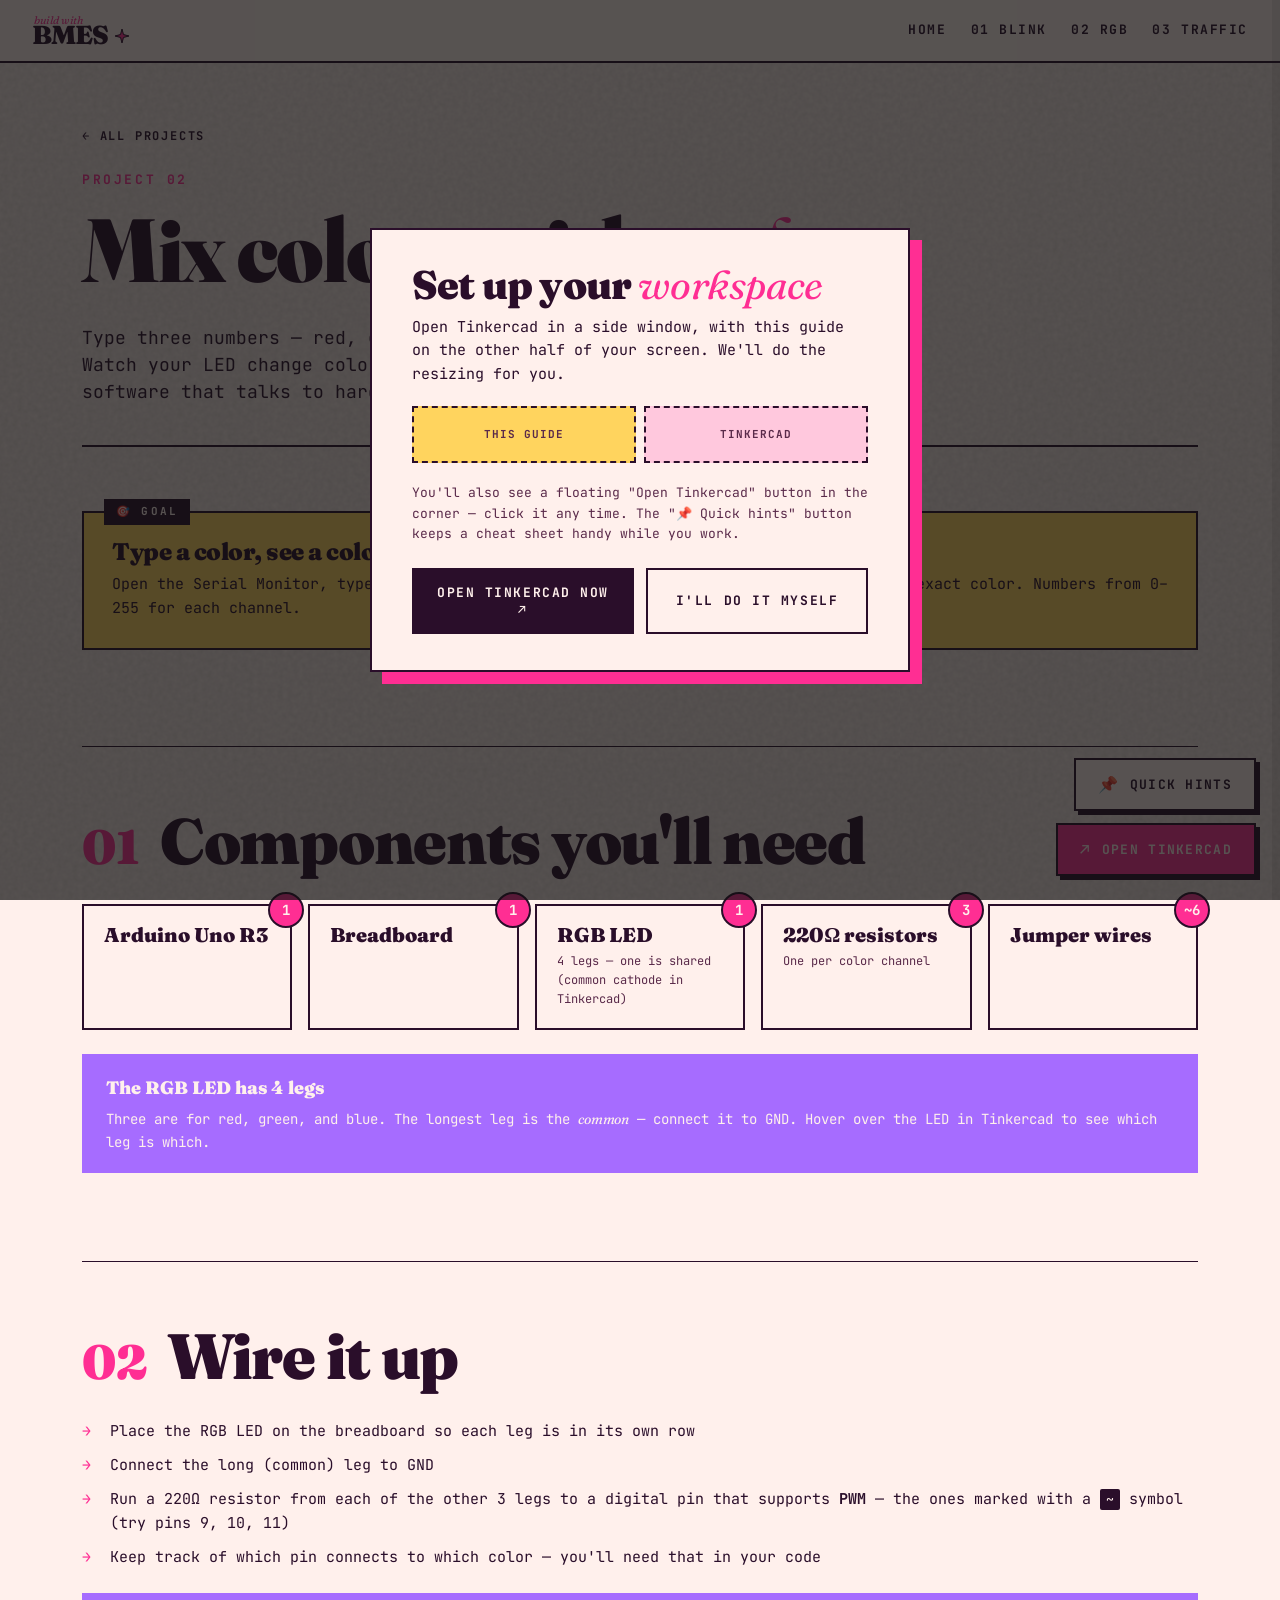
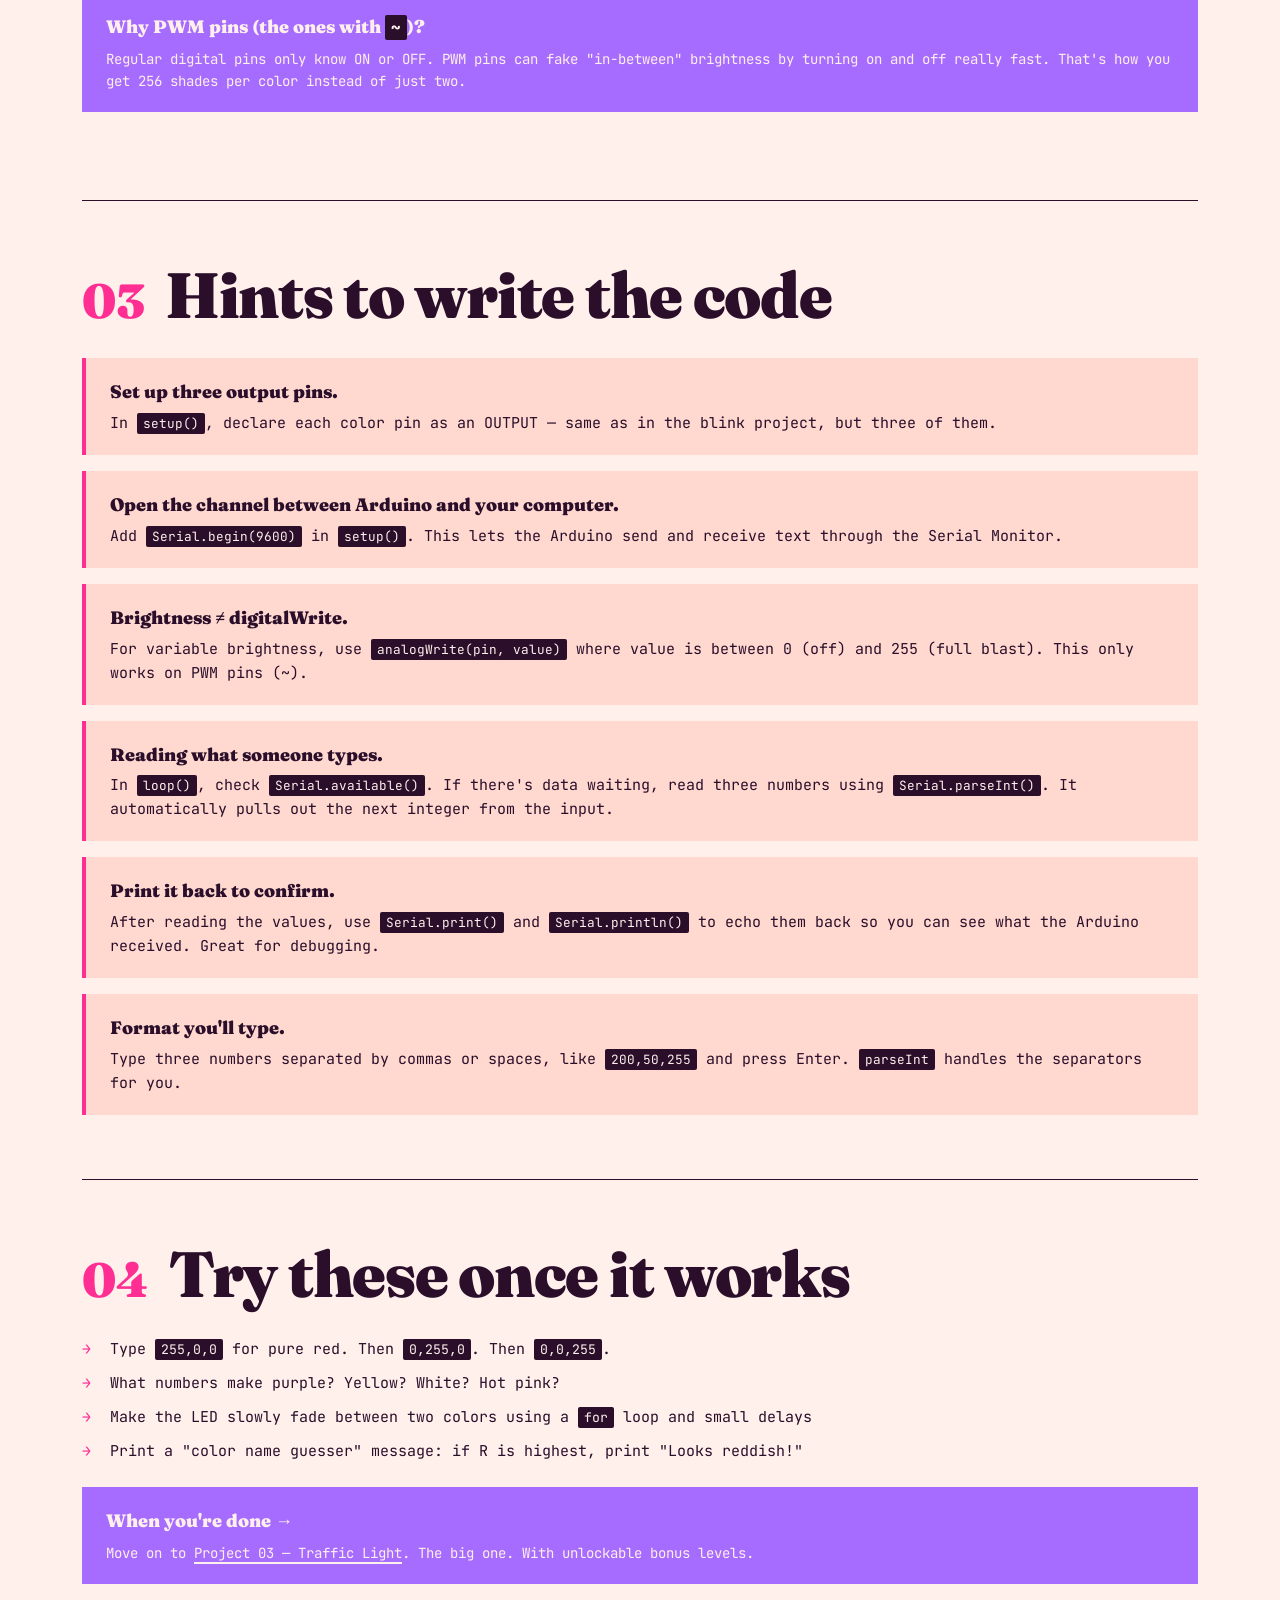
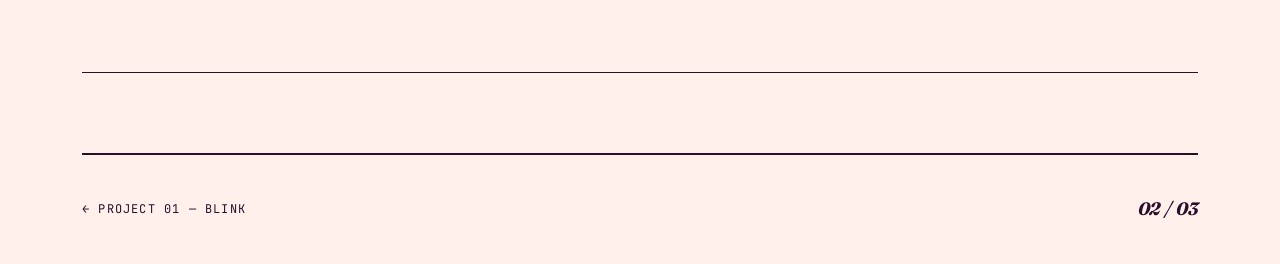
==== rgb-mixer.html @ db6b2e27 "Initial commit: Build with BMES Arduino workshop site" ====
<!DOCTYPE html>
<html lang="en">
<head>
<meta charset="UTF-8">
<meta name="viewport" content="width=device-width, initial-scale=1.0">
<title>02 — RGB Color Mixer · Build with BMES</title>
<link rel="stylesheet" href="style.css">
</head>
<body>

<nav class="nav">
  <a href="index.html" class="brand">
    <span class="brand-mark">
      <span class="brand-kicker">build with</span>
      <span class="brand-word">BMES<svg class="sparkle" viewBox="0 0 24 24"><path d="M12 1.5 L14.2 9.8 L22.5 12 L14.2 14.2 L12 22.5 L9.8 14.2 L1.5 12 L9.8 9.8 Z"/></svg></span>
    </span>
  </a>
  <ul>
    <li><a href="index.html">Home</a></li>
    <li><a href="blink.html">01 Blink</a></li>
    <li><a href="rgb-mixer.html">02 RGB</a></li>
    <li><a href="traffic-light.html">03 Traffic</a></li>
  </ul>
</nav>

<div class="wrap">
  <section class="proj-hero">
    <a href="index.html" class="back">← All projects</a>
    <div class="label">Project 02</div>
    <h1>Mix colors with <em>code.</em></h1>
    <p class="lede">Type three numbers — red, green, blue — into the Serial Monitor. Watch your LED change color in real time. You're now writing software that talks to hardware. That's the whole job.</p>
  </section>

  <section class="block">
    <div class="goal">
      <h3>Type a color, see a color</h3>
      <p>Open the Serial Monitor, type something like <code>255,0,128</code>, and the RGB LED should glow that exact color. Numbers from 0–255 for each channel.</p>
    </div>
  </section>

  <section class="block">
    <div class="block-head"><span class="step">01</span><h2>Components you'll need</h2></div>
    <div class="components">
      <div class="component"><span class="qty">1</span><div class="name">Arduino Uno R3</div></div>
      <div class="component"><span class="qty">1</span><div class="name">Breadboard</div></div>
      <div class="component"><span class="qty">1</span><div class="name">RGB LED</div><div class="note">4 legs — one is shared (common cathode in Tinkercad)</div></div>
      <div class="component"><span class="qty">3</span><div class="name">220Ω resistors</div><div class="note">One per color channel</div></div>
      <div class="component"><span class="qty">~6</span><div class="name">Jumper wires</div></div>
    </div>
    <div class="callout">
      <strong>The RGB LED has 4 legs</strong>
      Three are for red, green, and blue. The longest leg is the <em>common</em> — connect it to GND. Hover over the LED in Tinkercad to see which leg is which.
    </div>
  </section>

  <section class="block">
    <div class="block-head"><span class="step">02</span><h2>Wire it up</h2></div>
    <ul class="checklist">
      <li>Place the RGB LED on the breadboard so each leg is in its own row</li>
      <li>Connect the long (common) leg to GND</li>
      <li>Run a 220Ω resistor from each of the other 3 legs to a digital pin that supports <strong>PWM</strong> — the ones marked with a <code>~</code> symbol (try pins 9, 10, 11)</li>
      <li>Keep track of which pin connects to which color — you'll need that in your code</li>
    </ul>
    <div class="callout">
      <strong>Why PWM pins (the ones with <code>~</code>)?</strong>
      Regular digital pins only know ON or OFF. PWM pins can fake "in-between" brightness by turning on and off really fast. That's how you get 256 shades per color instead of just two.
    </div>
  </section>

  <section class="block">
    <div class="block-head"><span class="step">03</span><h2>Hints to write the code</h2></div>
    <div class="hints">
      <div class="hint">
        <strong>Set up three output pins.</strong>
        In <code>setup()</code>, declare each color pin as an OUTPUT — same as in the blink project, but three of them.
      </div>
      <div class="hint">
        <strong>Open the channel between Arduino and your computer.</strong>
        Add <code>Serial.begin(9600)</code> in <code>setup()</code>. This lets the Arduino send and receive text through the Serial Monitor.
      </div>
      <div class="hint">
        <strong>Brightness ≠ digitalWrite.</strong>
        For variable brightness, use <code>analogWrite(pin, value)</code> where value is between 0 (off) and 255 (full blast). This only works on PWM pins (~).
      </div>
      <div class="hint">
        <strong>Reading what someone types.</strong>
        In <code>loop()</code>, check <code>Serial.available()</code>. If there's data waiting, read three numbers using <code>Serial.parseInt()</code>. It automatically pulls out the next integer from the input.
      </div>
      <div class="hint">
        <strong>Print it back to confirm.</strong>
        After reading the values, use <code>Serial.print()</code> and <code>Serial.println()</code> to echo them back so you can see what the Arduino received. Great for debugging.
      </div>
      <div class="hint">
        <strong>Format you'll type.</strong>
        Type three numbers separated by commas or spaces, like <code>200,50,255</code> and press Enter. <code>parseInt</code> handles the separators for you.
      </div>
    </div>
  </section>

  <section class="block">
    <div class="block-head"><span class="step">04</span><h2>Try these once it works</h2></div>
    <ul class="checklist">
      <li>Type <code>255,0,0</code> for pure red. Then <code>0,255,0</code>. Then <code>0,0,255</code>.</li>
      <li>What numbers make purple? Yellow? White? Hot pink?</li>
      <li>Make the LED slowly fade between two colors using a <code>for</code> loop and small delays</li>
      <li>Print a "color name guesser" message: if R is highest, print "Looks reddish!"</li>
    </ul>
    <div class="callout">
      <strong>When you're done →</strong>
      Move on to <a href="traffic-light.html" style="color: var(--cream);">Project 03 — Traffic Light</a>. The big one. With unlockable bonus levels.
    </div>
  </section>

  <footer>
    <div>← <a href="blink.html" style="color: var(--ink); border: none;">Project 01 — Blink</a></div>
    <div class="sig">02 / 03</div>
  </footer>
</div>

<!-- ============== FLOATING BUTTONS ============== -->
<div class="fab-stack">
  <button class="fab secondary" onclick="toggleDrawer()"><span class="icon">📌</span><span class="label-full">Quick hints</span></button>
  <button class="fab primary" onclick="openTinkercad()"><span class="icon">↗</span><span class="label-full">Open Tinkercad</span></button>
</div>

<!-- ============== HINT DRAWER ============== -->
<div class="drawer-backdrop" id="drawer-backdrop" onclick="toggleDrawer(false)"></div>
<aside class="drawer" id="hint-drawer">
  <div class="drawer-head">
    <h3>Quick <em>reference</em></h3>
    <button class="drawer-close" onclick="toggleDrawer(false)">✕</button>
  </div>
  <div class="drawer-body">
    <h4>Components <em>checklist</em></h4>
    <ul class="drawer-comp-list">
      <li><span>Arduino Uno R3</span><span class="qn">×1</span></li>
      <li><span>Breadboard</span><span class="qn">×1</span></li>
      <li><span>RGB LED (4-leg)</span><span class="qn">×1</span></li>
      <li><span>220Ω resistor</span><span class="qn">×3</span></li>
      <li><span>Jumper wires</span><span class="qn">×6</span></li>
    </ul>

    <h4>PWM <em>pins only</em></h4>
    <div class="drawer-tip"><strong>Use pins with <code>~</code></strong>Pins 3, 5, 6, 9, 10, 11 support analogWrite. Others won't fade — they'll only do full on/off.</div>

    <h4>Code <em>cheat sheet</em></h4>
    <div class="drawer-tip"><strong>Brightness, not just on/off</strong><code>analogWrite(pin, value)</code> — value is 0–255.</div>
    <div class="drawer-tip"><strong>Open the Serial channel</strong><code>Serial.begin(9600)</code> in setup(). Then click "Serial Monitor" inside the Tinkercad code editor.</div>
    <div class="drawer-tip"><strong>Wait for input</strong><code>if (Serial.available()) { … }</code> only runs when there's something to read.</div>
    <div class="drawer-tip"><strong>Read three numbers</strong><code>int r = Serial.parseInt();</code><br>It auto-skips commas, spaces, and newlines.</div>
    <div class="drawer-tip"><strong>Echo it back</strong><code>Serial.print("R = ");</code> + <code>Serial.println(r);</code>. Confirms what was received.</div>

    <h4>Try <em>typing</em></h4>
    <ul class="drawer-comp-list" style="font-size: 13px;">
      <li><span><code>255,0,0</code></span><span style="color: #FF4D2E;">red</span></li>
      <li><span><code>0,255,0</code></span><span style="color: #2a8;">green</span></li>
      <li><span><code>0,0,255</code></span><span style="color: #1E43D9;">blue</span></li>
      <li><span><code>255,0,255</code></span><span>magenta</span></li>
      <li><span><code>255,180,0</code></span><span>amber</span></li>
    </ul>

    <h4>Stuck? <em>try this</em></h4>
    <div class="drawer-tip"><strong>Nothing happens when I type</strong>Did you remember <code>Serial.begin(9600)</code>? And is the Serial Monitor open?</div>
    <div class="drawer-tip"><strong>Color is wrong</strong>Mix-up between which pin = which color. Set just one channel high and rename the wires.</div>

    <div class="drawer-cta">
      <strong>Working in Tinkercad?</strong><br>
      Side-by-side beats tab-switching every time.
      <button onclick="openTinkercad()">Open Tinkercad ↗</button>
    </div>
  </div>
</aside>

<!-- ============== FIRST-VISIT SETUP MODAL ============== -->
<div class="modal-backdrop" id="setup-modal">
  <div class="modal">
    <h2>Set up your <em>workspace</em></h2>
    <p>Open Tinkercad in a side window, with this guide on the other half of your screen. We'll do the resizing for you.</p>
    <div class="layout-art">
      <div class="pane gd">THIS GUIDE</div>
      <div class="pane tk">TINKERCAD</div>
    </div>
    <p style="font-size: 13px; color: var(--ink-soft);">You'll also see a floating "Open Tinkercad" button in the corner — click it any time. The "📌 Quick hints" button keeps a cheat sheet handy while you work.</p>
    <div class="modal-buttons">
      <button class="go" onclick="dismissSetupModal(true)">Open Tinkercad now ↗</button>
      <button class="skip" onclick="dismissSetupModal(false)">I'll do it myself</button>
    </div>
  </div>
</div>

<script src="script.js"></script>
</body>
</html>
---- style.css ----
/* ---------- fonts ---------- */
@import url('https://fonts.googleapis.com/css2?family=Fraunces:ital,opsz,wght@0,9..144,400;0,9..144,700;0,9..144,900;1,9..144,700&family=JetBrains+Mono:wght@400;500;700&display=swap');

/* ---------- variables ---------- */
:root {
  --cream: #FFF0EC;        /* soft pink cream background */
  --cream-2: #FFD9D0;      /* deeper peachy pink */
  --ink: #2A0E2A;          /* deep berry-plum (warm dark) */
  --ink-soft: #5A2A4A;
  --coral: #FF2E93;        /* hot pink / fuchsia (primary accent) */
  --cobalt: #A66CFF;       /* lavender/lilac */
  --amber: #FFD45E;        /* butter yellow */
  --mint: #A8E6CF;         /* soft mint */
  --rose: #FFC8DD;         /* bubblegum pink */
  --line: #2A0E2A;
}

* { box-sizing: border-box; margin: 0; padding: 0; }

html { scroll-behavior: smooth; }

body {
  background: var(--cream);
  color: var(--ink);
  font-family: 'JetBrains Mono', monospace;
  font-size: 15px;
  line-height: 1.6;
  min-height: 100vh;
  position: relative;
  overflow-x: hidden;
}

/* grain overlay */
body::before {
  content: "";
  position: fixed;
  inset: 0;
  pointer-events: none;
  z-index: 1;
  opacity: 0.35;
  mix-blend-mode: multiply;
  background-image: url("data:image/svg+xml,%3Csvg viewBox='0 0 200 200' xmlns='http://www.w3.org/2000/svg'%3E%3Cfilter id='n'%3E%3CfeTurbulence type='fractalNoise' baseFrequency='0.9' numOctaves='2' stitchTiles='stitch'/%3E%3CfeColorMatrix values='0 0 0 0 0.07 0 0 0 0 0.07 0 0 0 0 0.07 0 0 0 0.4 0'/%3E%3C/filter%3E%3Crect width='100%25' height='100%25' filter='url(%23n)'/%3E%3C/svg%3E");
}

/* ---------- typography ---------- */
h1, h2, h3, h4 {
  font-family: 'Fraunces', serif;
  font-weight: 900;
  line-height: 0.95;
  letter-spacing: -0.02em;
}

h1 { font-size: clamp(48px, 9vw, 128px); }
h2 { font-size: clamp(32px, 5vw, 64px); }
h3 { font-size: clamp(22px, 2.5vw, 32px); }
h4 { font-size: 18px; text-transform: uppercase; letter-spacing: 0.1em; font-family: 'JetBrains Mono', monospace; font-weight: 700; }

em, .italic {
  font-family: 'Fraunces', serif;
  font-style: italic;
  font-weight: 400;
  letter-spacing: -0.01em;
}

a { color: var(--coral); text-decoration: none; border-bottom: 2px solid currentColor; transition: opacity 0.2s; }
a:hover { opacity: 0.6; }

code, pre {
  font-family: 'JetBrains Mono', monospace;
  background: var(--ink);
  color: var(--cream);
  padding: 2px 6px;
  border-radius: 2px;
  font-size: 0.88em;
}
pre { padding: 16px 20px; overflow-x: auto; border-radius: 4px; line-height: 1.55; }
pre code { background: none; padding: 0; }

/* ---------- layout ---------- */
.wrap { max-width: 1180px; margin: 0 auto; padding: 0 32px; position: relative; z-index: 2; }

/* ---------- nav ---------- */
.nav {
  position: sticky; top: 0; z-index: 50;
  background: var(--cream);
  border-bottom: 2px solid var(--ink);
  padding: 14px 32px;
  display: flex; justify-content: space-between; align-items: center;
  font-size: 13px; text-transform: uppercase; letter-spacing: 0.12em; font-weight: 700;
}
.nav .brand {
  display: inline-flex; align-items: center; gap: 0;
  text-decoration: none; border: none; color: var(--ink);
  line-height: 1;
}
.nav .brand:hover { opacity: 1; }
.nav .brand:hover .brand-word { color: var(--coral); }
.nav .brand:hover .sparkle { transform: rotate(90deg) scale(1.1); }

.brand-mark { display: flex; flex-direction: column; line-height: 0.9; }
.brand-kicker {
  font-family: 'Fraunces', serif; font-style: italic; font-weight: 400;
  font-size: 11px; color: var(--coral); letter-spacing: 0.02em;
  text-transform: lowercase; padding-left: 2px;
  transform: translateY(2px);
}
.brand-word {
  font-family: 'Fraunces', serif; font-weight: 900;
  font-size: 26px; letter-spacing: -0.04em;
  display: inline-flex; align-items: center; gap: 4px;
  transition: color 0.2s;
}
.brand-word .sparkle {
  width: 16px; height: 16px;
  transition: transform 0.3s ease;
  margin-left: 2px;
}
.brand-word .sparkle path { fill: var(--coral); stroke: var(--ink); stroke-width: 1.5; stroke-linejoin: round; }
.brand-word .dot {
  display: inline-block; width: 6px; height: 6px;
  background: var(--cobalt); border: 1.5px solid var(--ink);
  border-radius: 50%; margin-left: 4px;
}

/* footer brand variant — bigger */
.brand-large .brand-kicker { font-size: 14px; }
.brand-large .brand-word { font-size: 36px; }
.brand-large .sparkle { width: 22px; height: 22px; }
.nav ul { list-style: none; display: flex; gap: 24px; }
.nav a { color: var(--ink); border: none; }
.nav a:hover { color: var(--coral); opacity: 1; }

/* ---------- hero ---------- */
.hero {
  padding: 80px 0 60px;
  position: relative;
}
.hero .kicker {
  display: inline-block;
  background: var(--ink); color: var(--cream);
  padding: 6px 14px; font-size: 12px; letter-spacing: 0.2em; text-transform: uppercase; font-weight: 700;
  margin-bottom: 32px;
}
.hero h1 span.accent { color: var(--coral); font-style: italic; font-weight: 400; }
.hero-meta {
  display: grid; grid-template-columns: repeat(auto-fit, minmax(180px, 1fr));
  gap: 24px; margin-top: 60px; padding-top: 32px; border-top: 2px solid var(--ink);
}
.hero-meta div { font-size: 13px; }
.hero-meta strong { display: block; font-family: 'Fraunces', serif; font-size: 28px; font-weight: 900; line-height: 1; margin-bottom: 6px; }

/* ---------- project cards (landing) ---------- */
.projects { padding: 60px 0 120px; }
.projects-header { display: flex; justify-content: space-between; align-items: baseline; margin-bottom: 48px; border-bottom: 2px solid var(--ink); padding-bottom: 16px; }
.projects-header h2 em { color: var(--coral); }

.card-grid { display: grid; grid-template-columns: repeat(3, 1fr); gap: 24px; }
@media (max-width: 900px) { .card-grid { grid-template-columns: 1fr; } }

.proj-card {
  border: 2px solid var(--ink);
  padding: 28px;
  background: var(--cream);
  display: flex; flex-direction: column;
  transition: transform 0.2s, box-shadow 0.2s;
  text-decoration: none; color: var(--ink); border-radius: 0;
}
.proj-card:hover { transform: translate(-4px, -4px); box-shadow: 8px 8px 0 var(--ink); }
.proj-card .num { font-family: 'Fraunces', serif; font-weight: 900; font-size: 72px; line-height: 1; }
.proj-card .num em { font-weight: 400; }
.proj-card h3 { margin-top: 16px; }
.proj-card p { margin-top: 12px; font-size: 14px; color: var(--ink-soft); flex: 1; }
.proj-card .tag-row { margin-top: 20px; display: flex; gap: 8px; flex-wrap: wrap; }
.tag { font-size: 11px; text-transform: uppercase; letter-spacing: 0.08em; padding: 4px 10px; border: 1px solid var(--ink); font-weight: 700; }
.tag.coral { background: var(--coral); color: var(--cream); border-color: var(--coral); }
.tag.amber { background: var(--amber); border-color: var(--ink); }
.tag.cobalt { background: var(--cobalt); color: var(--cream); border-color: var(--cobalt); }
.tag.mint   { background: var(--mint); border-color: var(--ink); }

.proj-card .go { margin-top: 20px; font-size: 12px; font-weight: 700; text-transform: uppercase; letter-spacing: 0.15em; display: flex; justify-content: space-between; }

/* project card color variants */
.proj-card.v-coral  { background: var(--rose); }
.proj-card.v-cobalt { background: #C8D3FF; }
.proj-card.v-amber  { background: var(--amber); }

/* ---------- project pages ---------- */
.proj-hero {
  padding: 60px 0 40px;
  border-bottom: 2px solid var(--ink);
}
.proj-hero .back { font-size: 12px; text-transform: uppercase; letter-spacing: 0.15em; font-weight: 700; color: var(--ink); border: none; display: inline-block; margin-bottom: 24px; }
.proj-hero .back:hover { color: var(--coral); }
.proj-hero .label { font-size: 13px; text-transform: uppercase; letter-spacing: 0.2em; font-weight: 700; margin-bottom: 16px; color: var(--coral); }
.proj-hero h1 { font-size: clamp(40px, 7vw, 96px); }
.proj-hero h1 em { color: var(--coral); font-weight: 400; }
.proj-hero .lede { margin-top: 32px; font-size: 18px; max-width: 720px; line-height: 1.5; }

/* section blocks */
section.block { padding: 64px 0; border-bottom: 1px solid var(--ink); }
section.block:last-child { border-bottom: none; }
.block-head {
  display: flex; align-items: baseline; gap: 20px; margin-bottom: 32px;
}
.block-head .step {
  font-family: 'Fraunces', serif; font-weight: 900; font-size: 48px; line-height: 1;
  color: var(--coral);
}
.block-head h2 { flex: 1; }

/* components list */
.components {
  display: grid; grid-template-columns: repeat(auto-fit, minmax(200px, 1fr));
  gap: 16px;
}
.component {
  border: 2px solid var(--ink);
  padding: 18px 20px;
  background: var(--cream);
  position: relative;
}
.component .qty {
  position: absolute; top: -14px; right: -14px;
  background: var(--coral); color: var(--cream);
  width: 36px; height: 36px; border-radius: 50%;
  display: flex; align-items: center; justify-content: center;
  font-weight: 700; border: 2px solid var(--ink); font-size: 14px;
}
.component .name { font-family: 'Fraunces', serif; font-weight: 900; font-size: 20px; line-height: 1.1; }
.component .note { font-size: 12px; color: var(--ink-soft); margin-top: 6px; }

/* hint boxes */
.hints { display: grid; gap: 16px; }
.hint {
  padding: 20px 24px; border-left: 4px solid var(--coral);
  background: var(--cream-2);
}
.hint strong { font-family: 'Fraunces', serif; font-weight: 900; font-size: 18px; display: block; margin-bottom: 4px; }
.hint code { font-size: 0.85em; }

/* challenge / goal box */
.goal {
  border: 2px solid var(--ink);
  background: var(--amber);
  padding: 28px;
  margin-bottom: 32px;
  position: relative;
}
.goal::before {
  content: "🎯 GOAL"; position: absolute; top: -14px; left: 20px;
  background: var(--ink); color: var(--cream);
  padding: 4px 12px; font-size: 11px; letter-spacing: 0.2em; font-weight: 700;
}
.goal h3 { font-size: 24px; margin-bottom: 8px; }

/* ---------- bonus levels ---------- */
.level {
  border: 2px solid var(--ink);
  margin-bottom: 20px;
  background: var(--cream);
  overflow: hidden;
  transition: opacity 0.3s;
}
.level.locked { opacity: 0.35; pointer-events: none; }
.level.locked .level-body { display: none; }

.level-head {
  display: flex; align-items: center; gap: 20px;
  padding: 20px 28px;
  background: var(--cream-2);
  border-bottom: 2px solid var(--ink);
  cursor: pointer;
}
.level.locked .level-head { background: var(--cream); cursor: not-allowed; }

.level-num {
  font-family: 'Fraunces', serif; font-weight: 900; font-size: 40px; line-height: 1;
  color: var(--coral); min-width: 48px;
}
.level.locked .level-num { color: var(--ink-soft); }
.level-title { flex: 1; }
.level-title h3 { font-size: 22px; margin-bottom: 2px; }
.level-title .sub { font-size: 12px; color: var(--ink-soft); text-transform: uppercase; letter-spacing: 0.1em; }
.level-status {
  font-size: 11px; font-weight: 700; letter-spacing: 0.15em; text-transform: uppercase;
  padding: 4px 10px; border: 1px solid var(--ink);
}
.level-status.locked-tag   { background: var(--ink); color: var(--cream); }
.level-status.active-tag   { background: var(--amber); }
.level-status.done-tag     { background: var(--mint); }

.level-body { padding: 28px; }
.level-body p { margin-bottom: 16px; }

.unlock-btn {
  font-family: 'JetBrains Mono', monospace; font-weight: 700;
  text-transform: uppercase; letter-spacing: 0.12em; font-size: 13px;
  padding: 14px 24px; background: var(--ink); color: var(--cream);
  border: 2px solid var(--ink); cursor: pointer;
  transition: transform 0.15s, background 0.2s;
  margin-top: 12px;
}
.unlock-btn:hover { background: var(--coral); border-color: var(--coral); transform: translate(-2px, -2px); box-shadow: 4px 4px 0 var(--ink); }
.unlock-btn.done { background: var(--mint); color: var(--ink); border-color: var(--ink); }
.unlock-btn.done::before { content: "✓ "; }

.reset-row { margin-top: 40px; text-align: center; font-size: 12px; color: var(--ink-soft); }
.reset-row button { background: none; border: none; color: var(--coral); cursor: pointer; font-family: inherit; text-decoration: underline; font-size: 12px; }

/* ---------- misc ---------- */
.pill-list { display: flex; flex-wrap: wrap; gap: 8px; margin-top: 12px; }
.pill-list span {
  font-size: 12px; padding: 4px 10px;
  background: var(--cream-2); border: 1px solid var(--ink);
  font-family: 'JetBrains Mono', monospace;
}

ul.checklist { list-style: none; padding: 0; }
ul.checklist li {
  padding-left: 28px; position: relative; margin-bottom: 10px; font-size: 15px;
}
ul.checklist li::before {
  content: "→"; position: absolute; left: 0; top: 0;
  color: var(--coral); font-weight: 700;
}

.callout {
  padding: 20px 24px; background: var(--cobalt); color: var(--cream);
  margin: 24px 0; font-size: 14px;
}
.callout strong { font-family: 'Fraunces', serif; font-weight: 900; font-size: 18px; display: block; margin-bottom: 6px; }

/* ---------- footer ---------- */
footer {
  border-top: 2px solid var(--ink);
  padding: 40px 0;
  margin-top: 80px;
  font-size: 12px; text-transform: uppercase; letter-spacing: 0.1em;
  display: flex; justify-content: space-between; align-items: center;
}
footer .sig { font-family: 'Fraunces', serif; font-style: italic; font-weight: 700; font-size: 18px; text-transform: none; letter-spacing: -0.01em; }

/* ---------- animated marquee on landing ---------- */
.marquee {
  overflow: hidden; white-space: nowrap;
  border-top: 2px solid var(--ink); border-bottom: 2px solid var(--ink);
  background: var(--coral); color: var(--cream);
  padding: 14px 0;
  font-family: 'Fraunces', serif; font-weight: 900; font-size: 28px; font-style: italic;
  letter-spacing: -0.01em;
}
.marquee span { display: inline-block; animation: scroll 30s linear infinite; padding-right: 40px; }
.marquee span::after { content: " ★ "; color: var(--amber); padding: 0 20px; }
@keyframes scroll {
  from { transform: translateX(0); }
  to   { transform: translateX(-50%); }
}

/* ---------- landing intro grid ---------- */
.intro-grid {
  display: grid; grid-template-columns: 1fr 1fr; gap: 48px;
  padding: 80px 0;
  border-top: 2px solid var(--ink);
}
@media (max-width: 800px) { .intro-grid { grid-template-columns: 1fr; } }
.intro-grid h2 em { color: var(--coral); font-weight: 400; }
.intro-grid .col p { margin-bottom: 18px; }

/* decorative star/badge */
.badge {
  display: inline-block; font-family: 'Fraunces', serif; font-weight: 900; font-style: italic;
  background: var(--amber); padding: 8px 16px; border: 2px solid var(--ink);
  transform: rotate(-3deg); font-size: 16px;
}

/* ================================================================ */
/* ============== FLOATING ACTION BUTTONS (FAB) =================== */
/* ================================================================ */
.fab-stack {
  position: fixed; right: 24px; bottom: 24px; z-index: 100;
  display: flex; flex-direction: column; gap: 12px; align-items: flex-end;
}
.fab {
  font-family: 'JetBrains Mono', monospace;
  font-weight: 700; text-transform: uppercase; letter-spacing: 0.1em;
  font-size: 13px;
  padding: 14px 22px;
  border: 2px solid var(--ink);
  cursor: pointer;
  transition: transform 0.15s, box-shadow 0.15s, background 0.2s;
  display: flex; align-items: center; gap: 10px;
  white-space: nowrap;
  box-shadow: 4px 4px 0 var(--ink);
}
.fab:hover { transform: translate(-2px, -2px); box-shadow: 6px 6px 0 var(--ink); }
.fab:active { transform: translate(0, 0); box-shadow: 2px 2px 0 var(--ink); }
.fab.primary { background: var(--coral); color: var(--cream); border-color: var(--ink); }
.fab.secondary { background: var(--cream); color: var(--ink); }
.fab .icon { font-size: 16px; }

/* ================================================================ */
/* ============== HINT DRAWER ===================================== */
/* ================================================================ */
.drawer-backdrop {
  position: fixed; inset: 0; background: rgba(17, 17, 17, 0.5);
  z-index: 200; opacity: 0; pointer-events: none;
  transition: opacity 0.25s;
}
.drawer-backdrop.open { opacity: 1; pointer-events: auto; }

.drawer {
  position: fixed; top: 0; right: 0; height: 100vh;
  width: min(440px, 92vw);
  background: var(--cream);
  border-left: 2px solid var(--ink);
  z-index: 201;
  transform: translateX(100%);
  transition: transform 0.3s ease;
  display: flex; flex-direction: column;
  box-shadow: -8px 0 0 rgba(17,17,17,0.08);
}
.drawer.open { transform: translateX(0); }

.drawer-head {
  padding: 20px 24px;
  border-bottom: 2px solid var(--ink);
  display: flex; justify-content: space-between; align-items: center;
  background: var(--ink); color: var(--cream);
}
.drawer-head h3 {
  font-family: 'Fraunces', serif; font-weight: 900; font-size: 24px; line-height: 1;
}
.drawer-head h3 em { color: var(--amber); font-weight: 400; }
.drawer-close {
  background: none; border: 2px solid var(--cream); color: var(--cream);
  width: 36px; height: 36px; cursor: pointer; font-size: 18px;
  display: flex; align-items: center; justify-content: center;
  font-family: inherit;
}
.drawer-close:hover { background: var(--coral); border-color: var(--coral); }

.drawer-body {
  flex: 1; overflow-y: auto; padding: 24px;
}
.drawer-body h4 {
  font-family: 'Fraunces', serif; font-weight: 900; font-size: 18px;
  letter-spacing: -0.01em; text-transform: none;
  margin-top: 24px; margin-bottom: 12px;
  padding-bottom: 6px; border-bottom: 1px solid var(--ink);
}
.drawer-body h4:first-child { margin-top: 0; }
.drawer-body h4 em { color: var(--coral); font-weight: 400; }

.drawer-tip {
  font-size: 13px; line-height: 1.5; margin-bottom: 12px;
  padding: 10px 14px; background: var(--cream-2); border-left: 3px solid var(--coral);
}
.drawer-tip strong { font-family: 'Fraunces', serif; font-weight: 900; font-size: 14px; display: block; margin-bottom: 2px; }
.drawer-tip code { font-size: 0.85em; padding: 1px 5px; }

.drawer-comp-list { list-style: none; padding: 0; font-size: 13px; }
.drawer-comp-list li {
  padding: 6px 0; border-bottom: 1px dashed rgba(17,17,17,0.2);
  display: flex; justify-content: space-between; gap: 12px;
}
.drawer-comp-list li::before { content: ""; }
.drawer-comp-list .qn { font-weight: 700; color: var(--coral); flex-shrink: 0; }

.drawer-cta {
  margin-top: 24px;
  padding: 16px;
  background: var(--coral); color: var(--cream);
  font-size: 13px; line-height: 1.5;
}
.drawer-cta button {
  margin-top: 10px;
  background: var(--cream); color: var(--ink); border: 2px solid var(--ink);
  padding: 8px 14px; font-family: inherit; font-weight: 700; font-size: 12px;
  text-transform: uppercase; letter-spacing: 0.1em; cursor: pointer;
  width: 100%;
}
.drawer-cta button:hover { background: var(--amber); }

/* ================================================================ */
/* ============== FIRST-VISIT SETUP MODAL ========================= */
/* ================================================================ */
.modal-backdrop {
  position: fixed; inset: 0; background: rgba(17, 17, 17, 0.7);
  z-index: 300; display: none; align-items: center; justify-content: center;
  padding: 20px;
}
.modal-backdrop.open { display: flex; }
.modal {
  background: var(--cream);
  border: 2px solid var(--ink);
  max-width: 540px; width: 100%;
  padding: 36px 40px;
  position: relative;
  box-shadow: 12px 12px 0 var(--coral);
}
.modal h2 {
  font-size: clamp(28px, 4vw, 40px);
  margin-bottom: 12px;
}
.modal h2 em { color: var(--coral); font-weight: 400; }
.modal p { font-size: 15px; margin-bottom: 14px; line-height: 1.55; }
.modal .modal-buttons {
  display: flex; gap: 12px; margin-top: 24px; flex-wrap: wrap;
}
.modal button {
  font-family: 'JetBrains Mono', monospace; font-weight: 700;
  text-transform: uppercase; letter-spacing: 0.12em; font-size: 13px;
  padding: 14px 22px; border: 2px solid var(--ink); cursor: pointer;
  flex: 1; min-width: 180px;
}
.modal button.go { background: var(--ink); color: var(--cream); }
.modal button.go:hover { background: var(--coral); border-color: var(--coral); }
.modal button.skip { background: var(--cream); color: var(--ink); }
.modal button.skip:hover { background: var(--cream-2); }
.modal .layout-art {
  display: flex; gap: 8px; margin: 20px 0;
  font-family: 'JetBrains Mono', monospace; font-size: 11px;
  color: var(--ink-soft);
}
.modal .layout-art .pane {
  flex: 1; padding: 18px 12px; border: 2px dashed var(--ink);
  text-align: center; font-weight: 700; letter-spacing: 0.1em;
}
.modal .layout-art .pane.tk { background: var(--rose); }
.modal .layout-art .pane.gd { background: var(--amber); }

@media (max-width: 600px) {
  .fab-stack { right: 16px; bottom: 16px; }
  .fab { padding: 12px 16px; font-size: 12px; }
  .fab .label-full { display: none; }
}
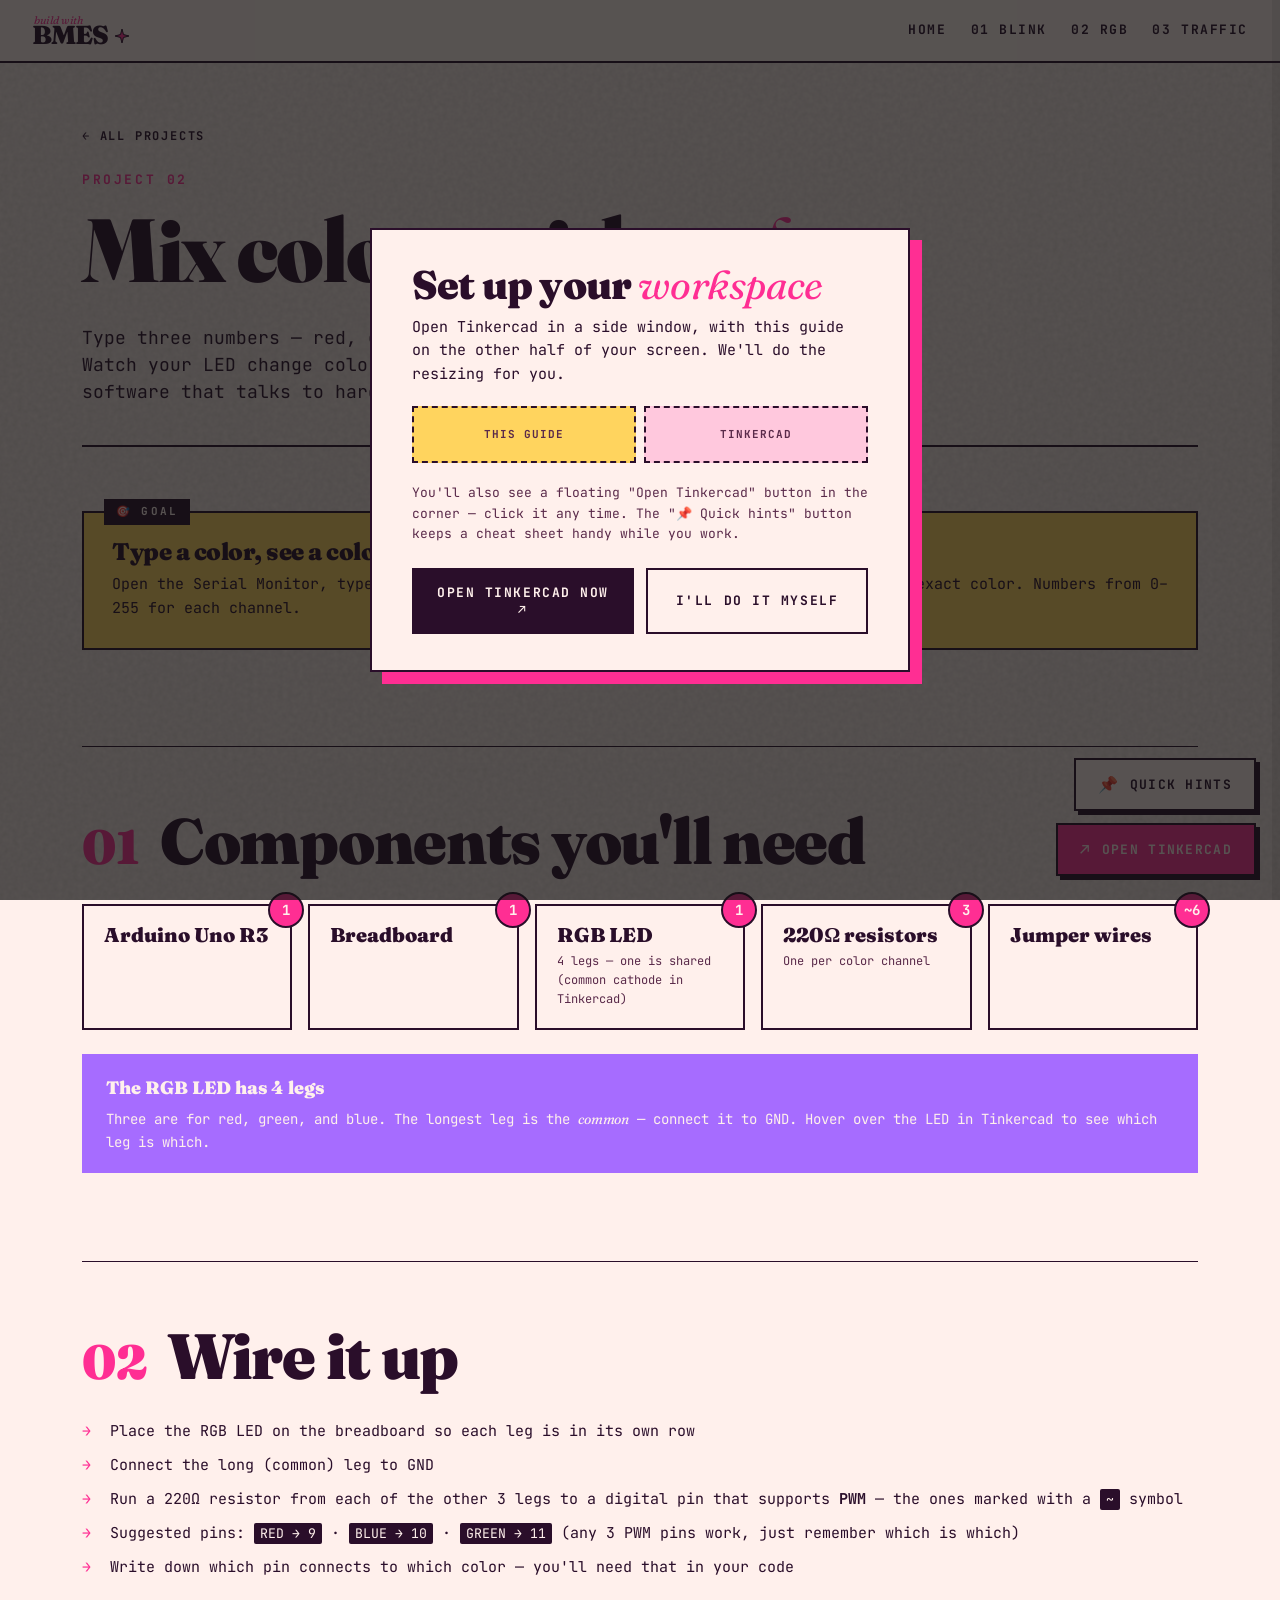
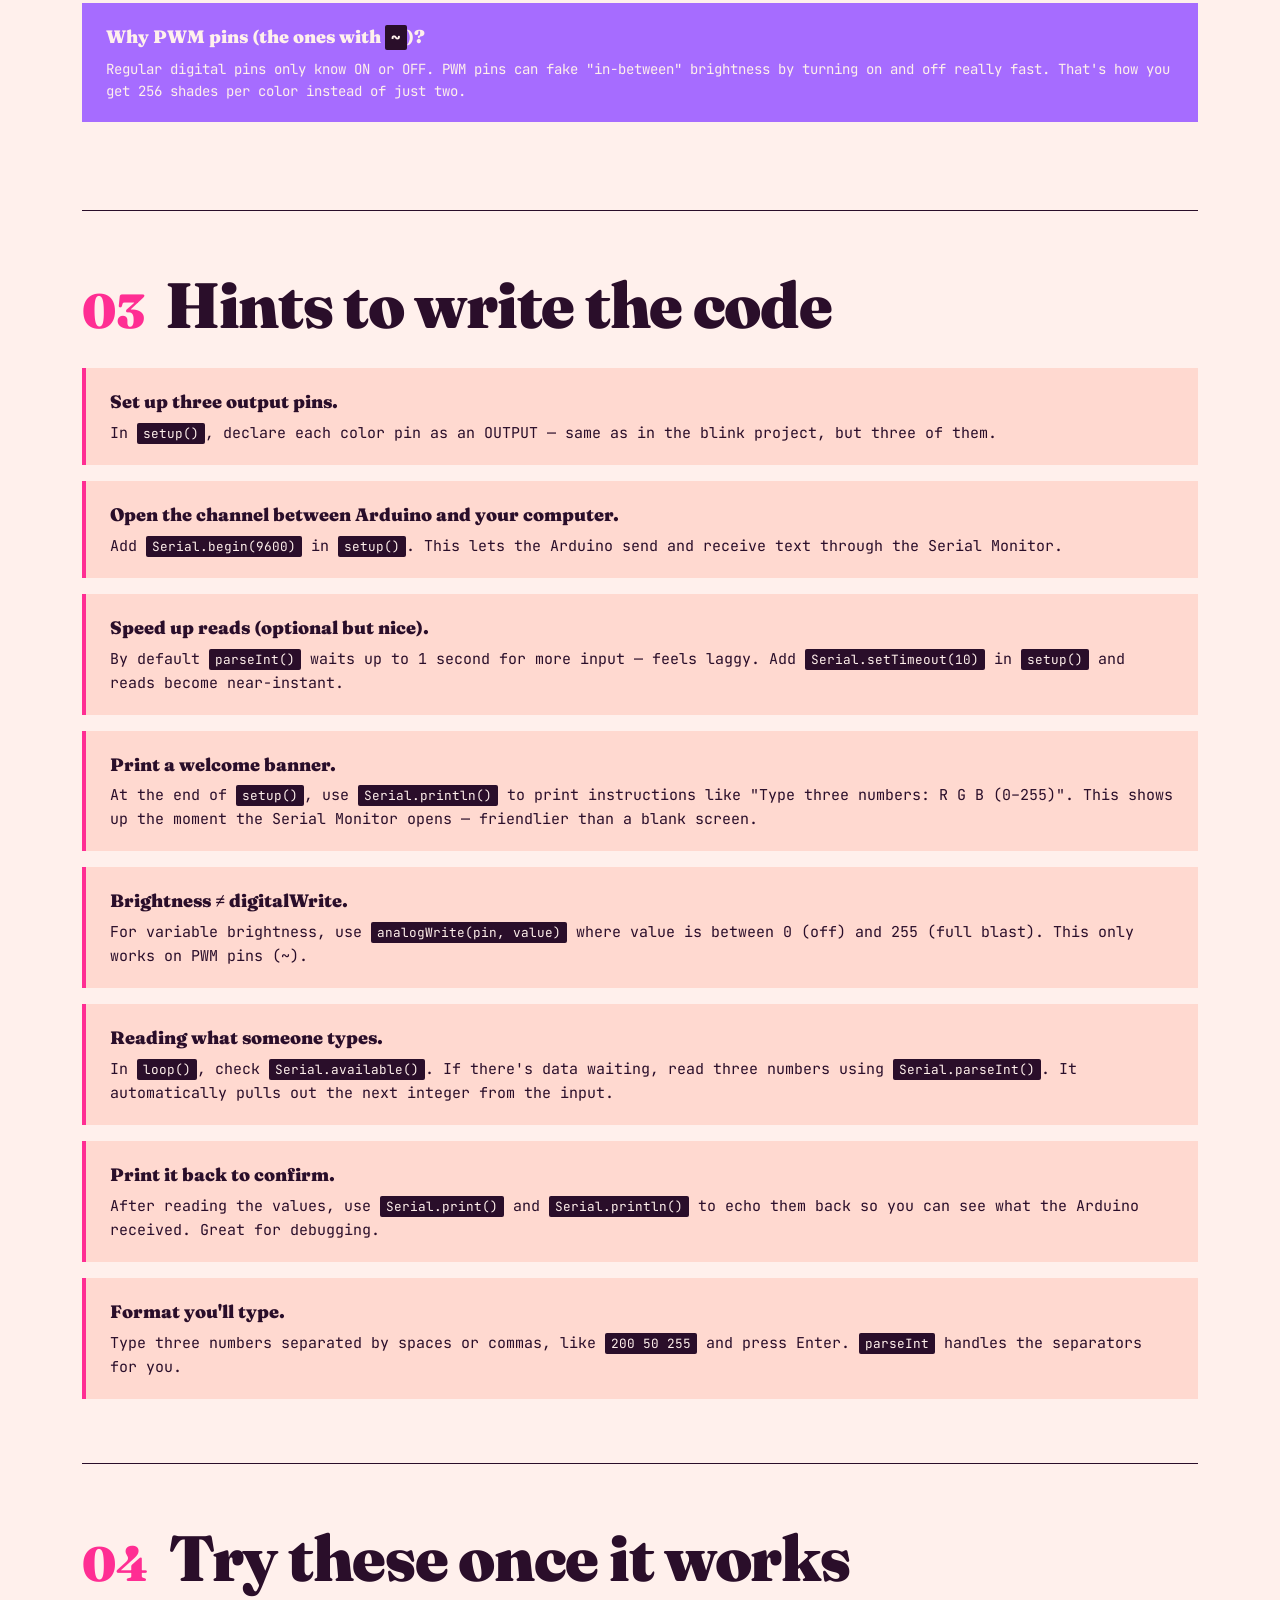
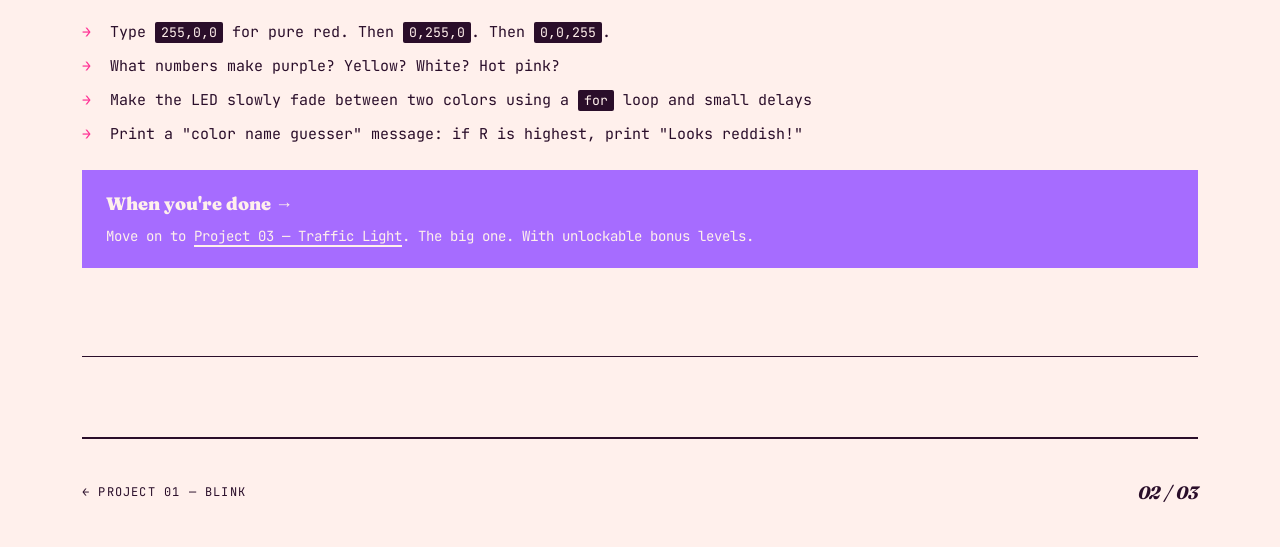
==== commit 1be75bf9: "RGB mixer: align hints + drawer to working sketch (specific pins, setTimeout tip)" ====
--- a/rgb-mixer.html
+++ b/rgb-mixer.html
@@ -58,8 +58,9 @@
     <ul class="checklist">
       <li>Place the RGB LED on the breadboard so each leg is in its own row</li>
       <li>Connect the long (common) leg to GND</li>
-      <li>Run a 220Ω resistor from each of the other 3 legs to a digital pin that supports <strong>PWM</strong> — the ones marked with a <code>~</code> symbol (try pins 9, 10, 11)</li>
-      <li>Keep track of which pin connects to which color — you'll need that in your code</li>
+      <li>Run a 220Ω resistor from each of the other 3 legs to a digital pin that supports <strong>PWM</strong> — the ones marked with a <code>~</code> symbol</li>
+      <li>Suggested pins: <code>RED → 9</code> · <code>BLUE → 10</code> · <code>GREEN → 11</code> (any 3 PWM pins work, just remember which is which)</li>
+      <li>Write down which pin connects to which color — you'll need that in your code</li>
     </ul>
     <div class="callout">
       <strong>Why PWM pins (the ones with <code>~</code>)?</strong>
@@ -79,6 +80,14 @@
         Add <code>Serial.begin(9600)</code> in <code>setup()</code>. This lets the Arduino send and receive text through the Serial Monitor.
       </div>
       <div class="hint">
+        <strong>Speed up reads (optional but nice).</strong>
+        By default <code>parseInt()</code> waits up to 1 second for more input — feels laggy. Add <code>Serial.setTimeout(10)</code> in <code>setup()</code> and reads become near-instant.
+      </div>
+      <div class="hint">
+        <strong>Print a welcome banner.</strong>
+        At the end of <code>setup()</code>, use <code>Serial.println()</code> to print instructions like "Type three numbers: R G B (0–255)". This shows up the moment the Serial Monitor opens — friendlier than a blank screen.
+      </div>
+      <div class="hint">
         <strong>Brightness ≠ digitalWrite.</strong>
         For variable brightness, use <code>analogWrite(pin, value)</code> where value is between 0 (off) and 255 (full blast). This only works on PWM pins (~).
       </div>
@@ -92,7 +101,7 @@
       </div>
       <div class="hint">
         <strong>Format you'll type.</strong>
-        Type three numbers separated by commas or spaces, like <code>200,50,255</code> and press Enter. <code>parseInt</code> handles the separators for you.
+        Type three numbers separated by spaces or commas, like <code>200 50 255</code> and press Enter. <code>parseInt</code> handles the separators for you.
       </div>
     </div>
   </section>
@@ -146,6 +155,7 @@
     <h4>Code <em>cheat sheet</em></h4>
     <div class="drawer-tip"><strong>Brightness, not just on/off</strong><code>analogWrite(pin, value)</code> — value is 0–255.</div>
     <div class="drawer-tip"><strong>Open the Serial channel</strong><code>Serial.begin(9600)</code> in setup(). Then click "Serial Monitor" inside the Tinkercad code editor.</div>
+    <div class="drawer-tip"><strong>Snappy reads</strong><code>Serial.setTimeout(10)</code> in setup() makes <code>parseInt()</code> respond instantly instead of waiting up to 1s.</div>
     <div class="drawer-tip"><strong>Wait for input</strong><code>if (Serial.available()) { … }</code> only runs when there's something to read.</div>
     <div class="drawer-tip"><strong>Read three numbers</strong><code>int r = Serial.parseInt();</code><br>It auto-skips commas, spaces, and newlines.</div>
     <div class="drawer-tip"><strong>Echo it back</strong><code>Serial.print("R = ");</code> + <code>Serial.println(r);</code>. Confirms what was received.</div>
--- a/style.css
+++ b/style.css
@@ -330,6 +330,7 @@
 }
 .callout strong { font-family: 'Fraunces', serif; font-weight: 900; font-size: 18px; display: block; margin-bottom: 6px; }
 
+
 /* ---------- footer ---------- */
 footer {
   border-top: 2px solid var(--ink);
